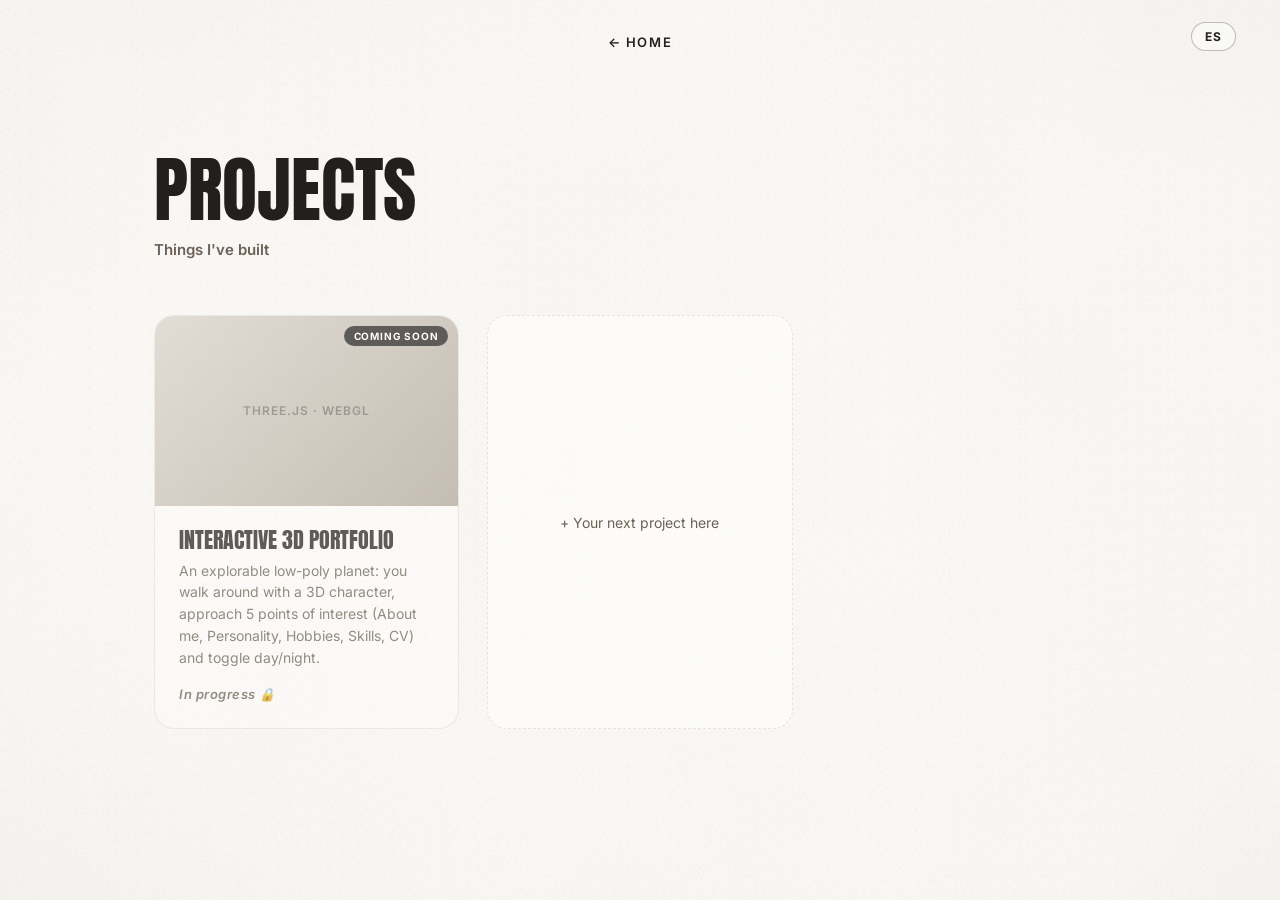
==== projects/index.html @ d76af642 "Initial commit: interactive Three.js portfolio" ====
<!DOCTYPE html>
<html lang="en">
<head>
<meta charset="UTF-8" />
<meta name="viewport" content="width=device-width, initial-scale=1.0" />
<title data-i18n="projTitle">Projects · Alan Alarcón</title>
<meta name="description" data-i18n="projDesc" data-i18n-attr="content" content="Projects by Alan Alarcón — creative technologist. Generative AI, interactive 3D web, and automation." />

<link rel="icon" type="image/png" sizes="32x32" href="../assets/favicon-32.png" />
<link rel="icon" type="image/png" sizes="16x16" href="../assets/favicon-16.png" />
<link rel="apple-touch-icon" sizes="180x180" href="../assets/apple-touch-icon.png" />

<link rel="preconnect" href="https://fonts.googleapis.com" />
<link rel="preconnect" href="https://fonts.gstatic.com" crossorigin />
<link href="https://fonts.googleapis.com/css2?family=Anton&family=Inter:wght@400;500;600&display=swap" rel="stylesheet" />
<link rel="stylesheet" href="css/projects.css" />
</head>
<body>

  <!-- same shader background as the home (js/background.js) — self-contained,
       only needs #bg-canvas in the DOM -->
  <canvas id="bg-canvas" aria-hidden="true"></canvas>

  <button class="lang-toggle" data-lang-toggle type="button" aria-label="Cambiar a español">ES</button>

  <header class="nav">
    <nav>
      <a href="../" data-i18n="navHome">&larr; Home</a>
    </nav>
  </header>

  <main class="projects">
    <h1 class="projects-title" data-i18n="projectsTitle">Projects</h1>
    <p class="projects-tagline" data-i18n="projectsTagline">Things I've built</p>

    <div class="projects-grid">

      <!-- ACCESSIBLE card (template): copy this <a class="project-card"> block
           to add a finished project — change href, thumb text, title and
           description. The link can be a folder in this same site (e.g.
           "my-project/") or an external URL (e.g. a RunPod pod).
      <a class="project-card" href="my-project/">
        <div class="project-card-thumb">Label · Tech</div>
        <div class="project-card-body">
          <h2 class="project-card-title">Title</h2>
          <p class="project-card-desc">Description.</p>
          <span class="project-card-cta">Open &rarr;</span>
        </div>
      </a>
      -->

      <!-- 3D portfolio: LOCKED until it's finished. It's a <div> (not an <a>),
           so it has no link and no access. To publish it: (1) remove the
           projects/planet-portfolio line from .gitignore, (2) turn this back
           into <a class="project-card" href="planet-portfolio/"> with its CTA. -->
      <div class="project-card project-card-locked" aria-disabled="true" title="Work in progress — not available yet">
        <div class="project-card-thumb">
          Three.js · WebGL
          <span class="project-card-badge" data-i18n="cardBadge">Coming soon</span>
        </div>
        <div class="project-card-body">
          <h2 class="project-card-title" data-i18n="cardPlanetTitle">Interactive 3D portfolio</h2>
          <p class="project-card-desc" data-i18n="cardPlanetDesc">
            An explorable low-poly planet: you walk around with a 3D character, approach 5
            points of interest (About me, Personality, Hobbies, Skills, CV) and toggle
            day/night.
          </p>
          <span class="project-card-cta project-card-cta-locked" data-i18n="cardPlanetCta">In progress &#128274;</span>
        </div>
      </div>

      <!-- Empty slot — replace with your next card (see template above) -->
      <div class="project-card project-card-empty">
        <p data-i18n="emptySlot">+ Your next project here</p>
      </div>

    </div>
  </main>

  <script type="module" src="js/main.js"></script>
</body>
</html>
---- projects/css/projects.css ----
/* ============================================================
   PROJECTS — projects gallery. Stylesheet kept independent from
   css/hero.css on purpose (even though it repeats the :root block):
   this page doesn't depend on a file meant for another one ("hero.css")
   and can evolve on its own. If the site grows a lot more, it's worth
   splitting those variables into a shared css/base.css.
   ============================================================ */

:root {
  --ink: #221f1c;
  --ink-soft: #6b6156;
  --paper: #faf8f4;
  --pill-dark: #221f1c;
  --display: 'Anton', sans-serif;
  --sans: 'Inter', system-ui, sans-serif;
}

* { margin: 0; padding: 0; box-sizing: border-box; }

html, body { height: 100%; }

body {
  font-family: var(--sans);
  color: var(--ink);
  background: var(--paper);
  overflow-x: hidden;
  min-height: 100vh;
}

/* ---- Background: same WebGL canvas as the home (js/background.js) ---- */
#bg-canvas {
  position: fixed;
  inset: 0;
  width: 100vw;
  height: 100vh;
  z-index: -1;
  display: block;
}

/* ---- Language toggle (EN/ES) ---- */
/* fixed top-right; label shows the language you'd switch TO. See
   js/i18n.js — choice persists in localStorage across pages. */
.lang-toggle {
  position: fixed;
  top: 22px;
  right: clamp(16px, 4vw, 44px);
  z-index: 30;
  background: rgba(255, 255, 255, 0.45);
  border: 1.5px solid rgba(34, 31, 28, 0.28);
  color: var(--ink);
  font-family: var(--sans);
  font-size: 12px;
  font-weight: 700;
  letter-spacing: 0.1em;
  padding: 6px 13px;
  border-radius: 999px;
  cursor: pointer;
  backdrop-filter: blur(6px);
  -webkit-backdrop-filter: blur(6px);
  transition: background 0.2s, transform 0.2s;
}
.lang-toggle:hover { background: rgba(255, 255, 255, 0.8); transform: translateY(-1px); }
.lang-toggle:active { transform: scale(0.96); }

/* ---- Nav ---- */
.nav { padding: 28px 0 0; }
.nav nav {
  display: flex;
  justify-content: center;
}
.nav a {
  font-size: 13px;
  font-weight: 600;
  letter-spacing: 0.12em;
  text-transform: uppercase;
  color: var(--ink);
  text-decoration: none;
  padding: 6px 2px;
  border-bottom: 2px solid transparent;
  transition: border-color 0.25s;
}
.nav a:hover { border-color: var(--ink); }

/* ---- Header ---- */
.projects {
  width: 100%;
  max-width: 1100px;
  margin: 0 auto;
  padding: 96px clamp(16px, 5vw, 64px) 96px;
}

.projects-title {
  font-family: var(--display);
  font-weight: 400;
  text-transform: uppercase;
  font-size: clamp(40px, 6vw, 72px);
  line-height: 1;
}

.projects-tagline {
  margin-top: 14px;
  font-size: 15px;
  font-weight: 600;
  color: var(--ink-soft);
}

/* ---- Card grid ---- */
.projects-grid {
  margin-top: 56px;
  display: grid;
  grid-template-columns: repeat(auto-fill, minmax(280px, 1fr));
  gap: 28px;
}

.project-card {
  display: flex;
  flex-direction: column;
  text-decoration: none;
  color: var(--ink);
  background: rgba(255, 255, 255, 0.5);
  border: 1.5px solid rgba(34, 31, 28, 0.1);
  border-radius: 20px;
  overflow: hidden;
  transition: transform 0.25s, box-shadow 0.25s, background 0.25s;
}
.project-card:hover {
  transform: translateY(-4px);
  box-shadow: 0 16px 32px rgba(34, 31, 28, 0.14);
  background: rgba(255, 255, 255, 0.85);
}

.project-card-thumb {
  aspect-ratio: 16 / 10;
  background: linear-gradient(135deg, #dcd3c2, #b8a68a);
  display: flex;
  align-items: center;
  justify-content: center;
  font-size: 12px;
  font-weight: 600;
  letter-spacing: 0.08em;
  text-transform: uppercase;
  color: rgba(34, 31, 28, 0.45);
}

.project-card-body {
  padding: 22px 24px 26px;
  display: flex;
  flex-direction: column;
  gap: 8px;
  flex: 1;
}

.project-card-title {
  font-family: var(--display);
  font-weight: 400;
  text-transform: uppercase;
  font-size: 22px;
  line-height: 1.1;
}

.project-card-desc {
  font-size: 14px;
  line-height: 1.55;
  color: var(--ink-soft);
  flex: 1;
}

.project-card-cta {
  margin-top: 10px;
  font-size: 13px;
  font-weight: 600;
  letter-spacing: 0.04em;
  transition: transform 0.2s;
}
.project-card:hover .project-card-cta { transform: translateX(3px); }

/* LOCKED card (project not published yet): visible but no access — it's a
   <div>, not an <a>, so it isn't even a link. Shown dimmed, without the
   hover "lift", and with a "not available" cursor. */
.project-card-locked {
  cursor: not-allowed;
  opacity: 0.72;
}
.project-card-locked:hover {
  transform: none;
  box-shadow: none;
  background: rgba(255, 255, 255, 0.5);
}
.project-card-locked .project-card-thumb {
  filter: grayscale(0.5);
  position: relative;
}
.project-card-badge {
  position: absolute;
  top: 10px;
  right: 10px;
  background: var(--pill-dark);
  color: #fff;
  font-size: 10px;
  font-weight: 700;
  letter-spacing: 0.08em;
  text-transform: uppercase;
  padding: 4px 10px;
  border-radius: 999px;
}
.project-card-cta-locked {
  color: var(--ink-soft);
  font-style: italic;
}

/* empty slot: same size as a real card, invites filling it */
.project-card-empty {
  border-style: dashed;
  align-items: center;
  justify-content: center;
  padding: 40px 24px;
  text-align: center;
  color: var(--ink-soft);
  font-size: 14px;
  min-height: 220px;
}

/* ---- Custom cursor (same behavior as the home, js/cursor.js) ---- */
@media (hover: hover) and (pointer: fine) {
  .custom-cursor,
  .custom-cursor a,
  .custom-cursor button {
    cursor: none;
  }
}
.cursor-dot {
  position: fixed;
  top: 0;
  left: 0;
  width: 0;
  height: 0;
  pointer-events: none;
  z-index: 9999;
  opacity: 0;
  transition: opacity 0.25s ease;
}
.cursor-dot.visible { opacity: 1; }
.cursor-dot-inner {
  width: 9px;
  height: 9px;
  margin: -4.5px 0 0 -4.5px;
  border-radius: 50%;
  background: var(--ink);
  transition: transform 0.2s cubic-bezier(0.2, 0.8, 0.2, 1), opacity 0.2s ease;
}
.cursor-dot-inner.hover   { transform: scale(2.8); opacity: 0.16; }
.cursor-dot-inner.pressed { transform: scale(0.55); }

@media (max-width: 640px) {
  .nav nav { gap: 24px; }
  .projects { padding-top: 72px; }
}
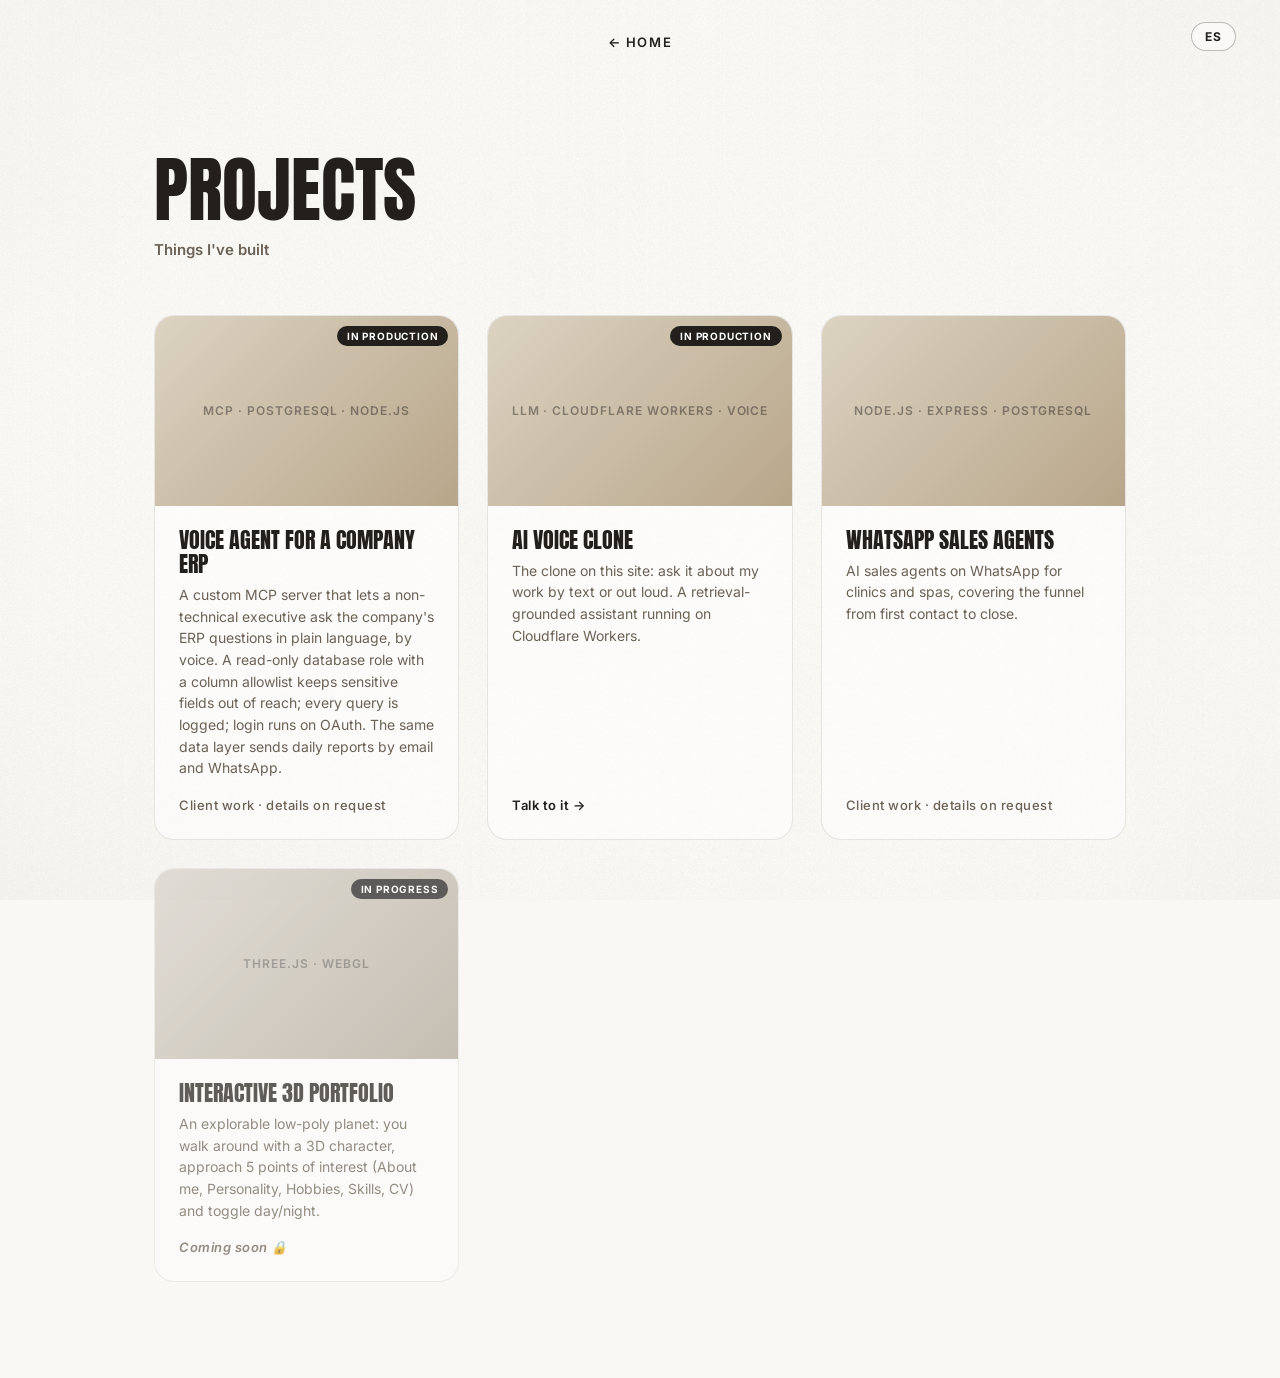
==== commit a33a1409: "Reposition as AI Solutions Engineer and rebuild the projects page Tagline, bio, page titles and shar" ====
--- a/projects/index.html
+++ b/projects/index.html
@@ -4,7 +4,7 @@
 <meta charset="UTF-8" />
 <meta name="viewport" content="width=device-width, initial-scale=1.0" />
 <title data-i18n="projTitle">Projects · Alan Alarcón</title>
-<meta name="description" data-i18n="projDesc" data-i18n-attr="content" content="Projects by Alan Alarcón — creative technologist. Generative AI, interactive 3D web, and automation." />
+<meta name="description" data-i18n="projDesc" data-i18n-attr="content" content="Projects by Alan Alarcón — AI Solutions Engineer. AI agents on real business data, voice, and interactive 3D web." />
 
 <link rel="icon" type="image/png" sizes="32x32" href="../assets/favicon-32.png" />
 <link rel="icon" type="image/png" sizes="16x16" href="../assets/favicon-16.png" />
@@ -49,14 +49,62 @@
       </a>
       -->
 
-      <!-- 3D portfolio: LOCKED until it's finished. It's a <div> (not an <a>),
-           so it has no link and no access. To publish it: (1) remove the
-           projects/planet-portfolio line from .gitignore, (2) turn this back
-           into <a class="project-card" href="planet-portfolio/"> with its CTA. -->
-      <div class="project-card project-card-locked" aria-disabled="true" title="Work in progress — not available yet">
+      <!-- 1. Bull Rocket MCP. Client work: no link, no client name, no real data.
+           <article> (not <a>) on purpose; .project-card-static removes the hover lift. -->
+      <article class="project-card project-card-static">
+        <div class="project-card-thumb">
+          MCP · PostgreSQL · Node.js
+          <span class="project-card-badge" data-i18n="badgeLive">In production</span>
+        </div>
+        <div class="project-card-body">
+          <h2 class="project-card-title" data-i18n="cardErpTitle">Voice agent for a company ERP</h2>
+          <p class="project-card-desc" data-i18n="cardErpDesc">
+            A custom MCP server that lets a non-technical executive ask the company's ERP
+            questions in plain language, by voice. A read-only database role with a column
+            allowlist keeps sensitive fields out of reach; every query is logged; login runs on
+            OAuth. The same data layer sends daily reports by email and WhatsApp.
+          </p>
+          <span class="project-card-cta project-card-cta-muted" data-i18n="ctaClient">Client work · details on request</span>
+        </div>
+      </article>
+
+      <!-- 2. AI clone: lives on this same site (/voice/) -->
+      <a class="project-card" href="../voice/">
+        <div class="project-card-thumb">
+          LLM · Cloudflare Workers · Voice
+          <span class="project-card-badge" data-i18n="badgeLive">In production</span>
+        </div>
+        <div class="project-card-body">
+          <h2 class="project-card-title" data-i18n="cardCloneTitle">AI voice clone</h2>
+          <p class="project-card-desc" data-i18n="cardCloneDesc">
+            The clone on this site: ask it about my work by text or out loud. A
+            retrieval-grounded assistant running on Cloudflare Workers.
+          </p>
+          <span class="project-card-cta" data-i18n="cardCloneCta">Talk to it &rarr;</span>
+        </div>
+      </a>
+
+      <!-- 3. WhatsApp agents (Laboratorios Silicio). Client work: no link. -->
+      <article class="project-card project-card-static">
+        <div class="project-card-thumb">Node.js · Express · PostgreSQL</div>
+        <div class="project-card-body">
+          <h2 class="project-card-title" data-i18n="cardWaTitle">WhatsApp sales agents</h2>
+          <p class="project-card-desc" data-i18n="cardWaDesc">
+            AI sales agents on WhatsApp for clinics and spas, covering the funnel from first
+            contact to close.
+          </p>
+          <span class="project-card-cta project-card-cta-muted" data-i18n="ctaClient">Client work · details on request</span>
+        </div>
+      </article>
+
+      <!-- 4. 3D portfolio: LOCKED. projects/planet-portfolio is in .gitignore, so a
+           link here would 404 on the live site. To publish it: remove that line from
+           .gitignore, commit the folder, and turn this <div> into
+           <a class="project-card" href="planet-portfolio/"> with a normal CTA. -->
+      <div class="project-card project-card-locked" aria-disabled="true">
         <div class="project-card-thumb">
           Three.js · WebGL
-          <span class="project-card-badge" data-i18n="cardBadge">Coming soon</span>
+          <span class="project-card-badge" data-i18n="badgeWip">In progress</span>
         </div>
         <div class="project-card-body">
           <h2 class="project-card-title" data-i18n="cardPlanetTitle">Interactive 3D portfolio</h2>
@@ -65,13 +113,8 @@
             points of interest (About me, Personality, Hobbies, Skills, CV) and toggle
             day/night.
           </p>
-          <span class="project-card-cta project-card-cta-locked" data-i18n="cardPlanetCta">In progress &#128274;</span>
+          <span class="project-card-cta project-card-cta-locked" data-i18n="cardPlanetCta">Coming soon &#128274;</span>
         </div>
-      </div>
-
-      <!-- Empty slot — replace with your next card (see template above) -->
-      <div class="project-card project-card-empty">
-        <p data-i18n="emptySlot">+ Your next project here</p>
       </div>
 
     </div>
--- a/projects/css/projects.css
+++ b/projects/css/projects.css
@@ -130,6 +130,7 @@
 }
 
 .project-card-thumb {
+  position: relative; /* anchors .project-card-badge on every card */
   aspect-ratio: 16 / 10;
   background: linear-gradient(135deg, #dcd3c2, #b8a68a);
   display: flex;
@@ -206,6 +207,19 @@
 .project-card-cta-locked {
   color: var(--ink-soft);
   font-style: italic;
+}
+
+/* STATIC card (client work): readable, but not a link — so no hover "lift"
+   that would suggest it can be clicked. */
+.project-card-static:hover {
+  transform: none;
+  box-shadow: none;
+  background: rgba(255, 255, 255, 0.5);
+}
+.project-card-static:hover .project-card-cta { transform: none; }
+.project-card-cta-muted {
+  color: var(--ink-soft);
+  font-weight: 500;
 }
 
 /* empty slot: same size as a real card, invites filling it */
